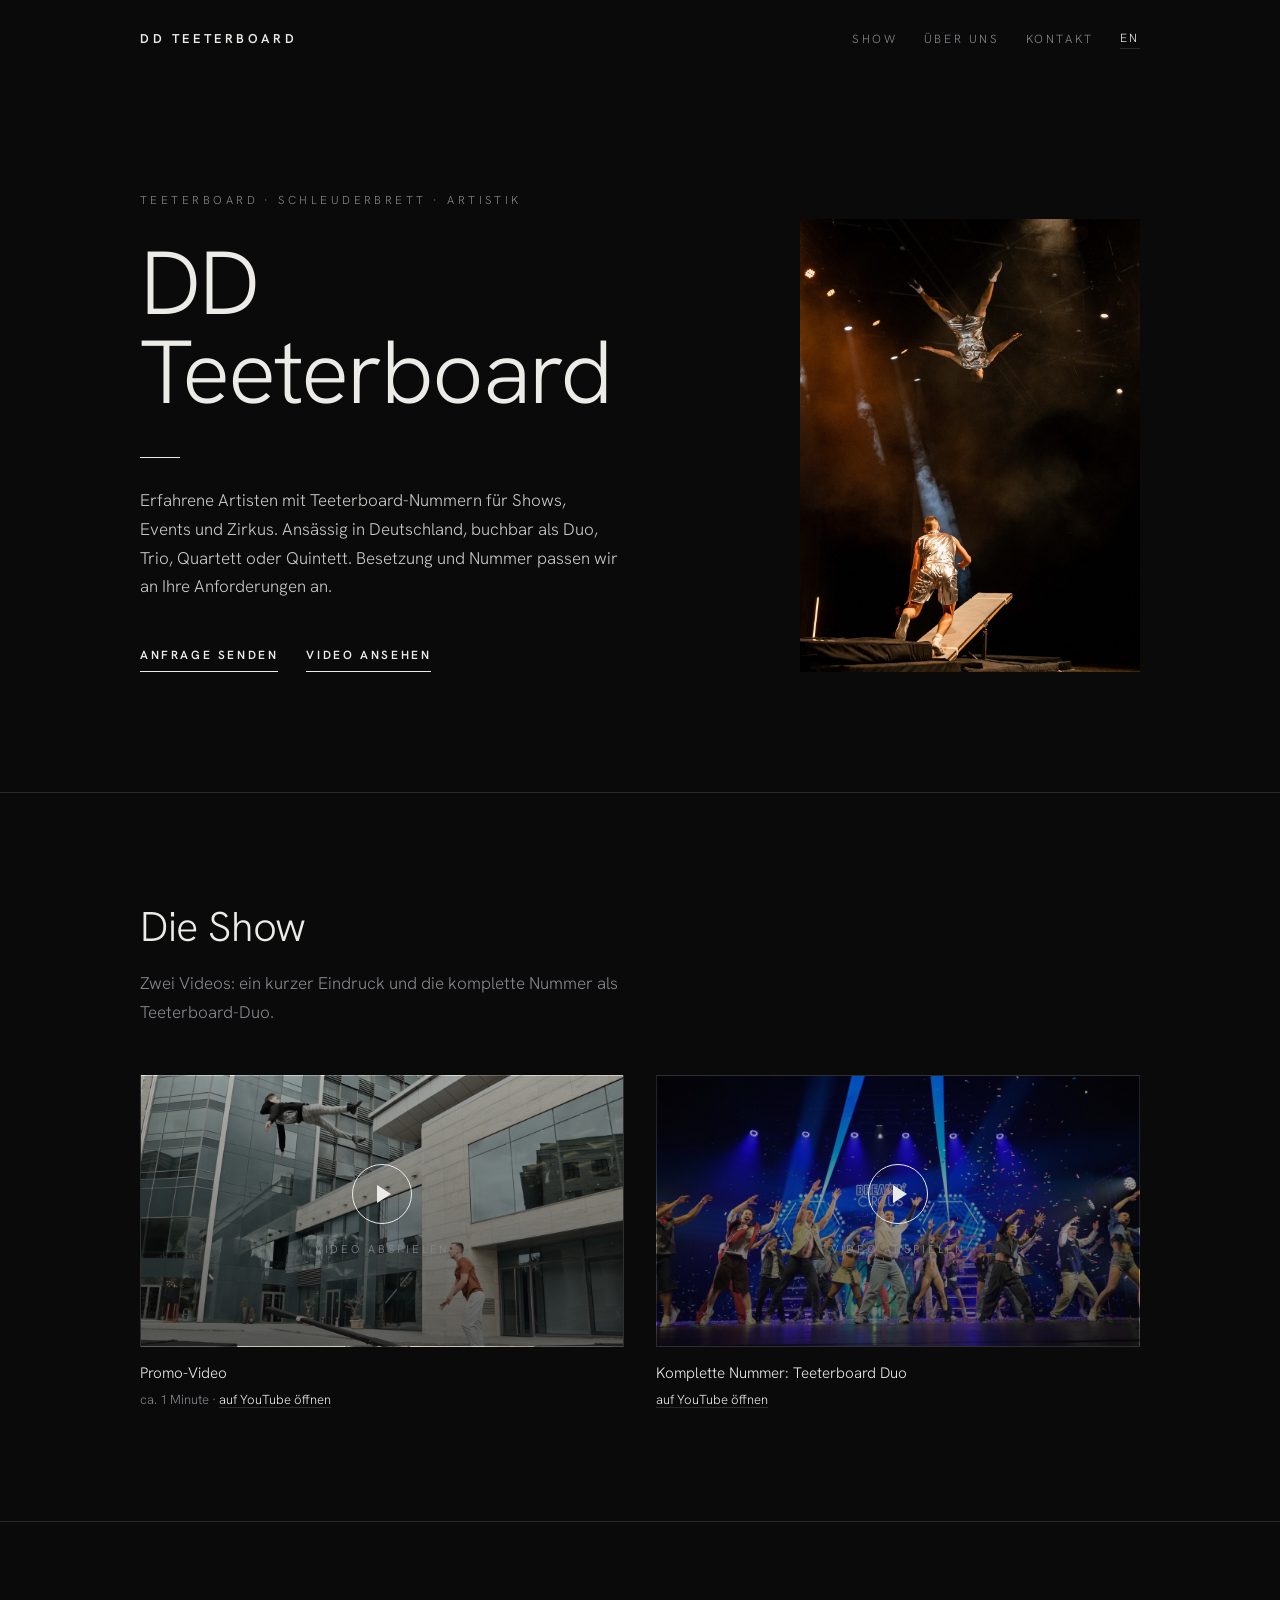
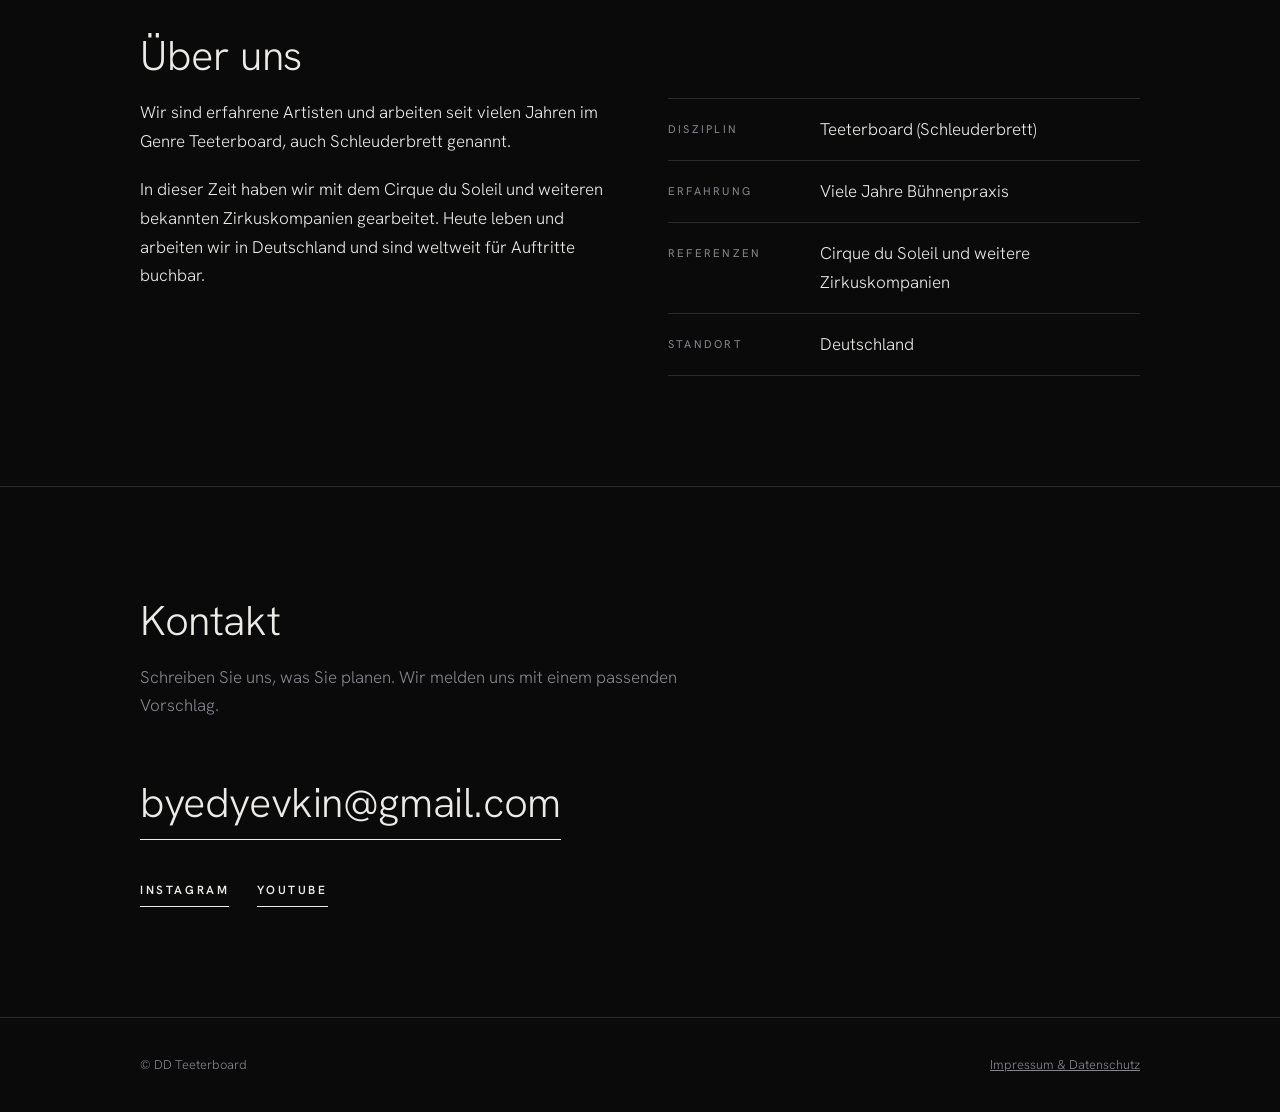
==== index.html @ 942f20d0 "Initial commit" ====
<!doctype html>
<html lang="de">
<head>
<meta charset="utf-8">
<meta name="viewport" content="width=device-width, initial-scale=1">
<title>DD Teeterboard – Schleuderbrett-Artisten aus Deutschland</title>
<meta name="description" content="DD Teeterboard: erfahrene Teeterboard- und Schleuderbrett-Artisten in Deutschland. Duo bis Quintett, Erfahrung mit Cirque du Soleil. Jetzt anfragen.">
<meta name="keywords" content="Teeterboard, Schleuderbrett, Artisten, Artistik, Akrobatik, Zirkus, Show, Deutschland, Cirque du Soleil, Duo">
<meta property="og:type" content="website">
<meta property="og:locale" content="de_DE">
<meta property="og:title" content="DD Teeterboard – Schleuderbrett-Artisten aus Deutschland">
<meta property="og:description" content="Teeterboard-Artistik als Duo, Trio, Quartett oder Quintett. Erfahrung mit Cirque du Soleil.">
<!-- TODO nach dem Hochladen: Domain eintragen und die beiden Zeilen aktivieren
<link rel="canonical" href="https://IHRE-DOMAIN.de/">
<link rel="alternate" hreflang="de" href="https://IHRE-DOMAIN.de/">
<link rel="alternate" hreflang="en" href="https://IHRE-DOMAIN.de/en.html">
-->
<link rel="preconnect" href="https://fonts.googleapis.com">
<link rel="preconnect" href="https://fonts.gstatic.com" crossorigin>
<link href="https://fonts.googleapis.com/css2?family=Hanken+Grotesk:wght@300;400;600&display=swap" rel="stylesheet">
<link rel="stylesheet" href="style.css">
<script type="application/ld+json">
{
  "@context": "https://schema.org",
  "@type": "PerformingGroup",
  "name": "DD Teeterboard",
  "description": "Teeterboard- und Schleuderbrett-Artisten mit Sitz in Deutschland, buchbar als Duo, Trio, Quartett oder Quintett.",
  "genre": "Teeterboard, Zirkusartistik",
  "email": "byedyevkin@gmail.com",
  "sameAs": ["https://www.instagram.com/dd_teeterboard/"]
}
</script>
</head>
<body>

<header class="top">
  <div class="wrap">
    <a class="brand" href="#">DD Teeterboard</a>
    <nav class="nav" aria-label="Hauptmenü">
      <a href="#show">Show</a>
      <a href="#ueber-uns">Über uns</a>
      <a href="#kontakt">Kontakt</a>
      <a class="lang" href="en.html" hreflang="en" lang="en">EN</a>
    </nav>
  </div>
</header>

<main>
  <div class="hero">
    <svg class="arc" viewBox="0 0 640 300" fill="none" aria-hidden="true">
      <path d="M20 280 C 160 -60, 480 -60, 620 280" stroke="#e0a93b" stroke-width="1.5" stroke-dasharray="3 9" stroke-linecap="round"/>
      <circle cx="320" cy="42" r="7" fill="#e0a93b"/>
      <path d="M0 292 H120" stroke="#f2eee6" stroke-width="3" stroke-linecap="round"/>
      <path d="M520 292 H640" stroke="#f2eee6" stroke-width="3" stroke-linecap="round"/>
    </svg>
    <div class="wrap">
      <div class="hero-copy">
        <p class="eyebrow">Teeterboard · Schleuderbrett · Artistik</p>
        <h1>DD Teeterboard</h1>
        <hr class="rule">
        <p class="lead">Erfahrene Artisten mit Teeterboard-Nummern für Shows, Events und Zirkus. Ansässig in Deutschland, buchbar als Duo, Trio, Quartett oder Quintett. Besetzung und Nummer passen wir an Ihre Anforderungen an.</p>
        <div class="cta">
          <a class="btn solid" href="#kontakt">Anfrage senden</a>
          <a class="btn ghost" href="#show">Video ansehen</a>
        </div>
      </div>
      <figure class="hero-photo">
        <img src="photo-flug.jpg" width="1100" height="1467" alt="Ein Artist fliegt kopfüber durch den Scheinwerferlichtkegel, ein zweiter läuft auf das Teeterboard zu">
      </figure>
    </div>
  </div>


  <section id="show">
    <div class="wrap">
      <h2>Die Show</h2>
      <p class="sub">Zwei Videos: ein kurzer Eindruck und die komplette Nummer als Teeterboard-Duo.</p>
      <div class="videos">
        <figure>
          <div class="video" style="background-image:url(cover-promo.jpg)" data-yt="3mitLsHRJtQ" data-title="DD Teeterboard Promo-Video">
            <button type="button"><span class="play"></span><span class="hint">Video abspielen</span></button>
          </div>
          <figcaption>Promo-Video <small>ca. 1 Minute · <a href="https://youtu.be/3mitLsHRJtQ" target="_blank" rel="noopener">auf YouTube öffnen</a></small></figcaption>
        </figure>
        <figure>
          <div class="video" style="background-image:url(cover-full.jpg)" data-yt="y8F2j3ErECQ" data-title="Komplette Teeterboard-Duo-Nummer">
            <button type="button"><span class="play"></span><span class="hint">Video abspielen</span></button>
          </div>
          <figcaption>Komplette Nummer: Teeterboard Duo <small><a href="https://youtu.be/y8F2j3ErECQ" target="_blank" rel="noopener">auf YouTube öffnen</a></small></figcaption>
        </figure>
      </div>
    </div>
  </section>

  <section id="ueber-uns" class="alt">
    <div class="wrap">
      <h2>Über uns</h2>
      <div class="cols">
        <div>
          <p>Wir sind erfahrene Artisten und arbeiten seit vielen Jahren im Genre Teeterboard, auch Schleuderbrett genannt.</p>
          <p>In dieser Zeit haben wir mit dem Cirque du Soleil und weiteren bekannten Zirkuskompanien gearbeitet. Heute leben und arbeiten wir in Deutschland und sind weltweit für Auftritte buchbar.</p>
        </div>
        <ul class="facts">
          <li><b>Disziplin</b><span>Teeterboard (Schleuderbrett)</span></li>
          <li><b>Erfahrung</b><span>Viele Jahre Bühnenpraxis</span></li>
          <li><b>Referenzen</b><span>Cirque du Soleil und weitere Zirkuskompanien</span></li>
          <li><b>Standort</b><span>Deutschland</span></li>
        </ul>
      </div>
    </div>
  </section>


  <section id="kontakt" class="alt contact">
    <div class="wrap">
      <h2>Kontakt</h2>
      <p class="sub">Schreiben Sie uns, was Sie planen. Wir melden uns mit einem passenden Vorschlag.</p>
      <a class="mail" href="mailto:byedyevkin@gmail.com">byedyevkin@gmail.com</a>
      <div class="links">
        <a class="btn ghost" href="https://www.instagram.com/dd_teeterboard/" target="_blank" rel="noopener">Instagram</a>
        <a class="btn ghost" href="https://youtu.be/3mitLsHRJtQ" target="_blank" rel="noopener">YouTube</a>
      </div>
    </div>
  </section>
</main>

<footer>
  <div class="wrap">
    <span>© DD Teeterboard</span>
    <span><a href="impressum.html">Impressum &amp; Datenschutz</a></span>
  </div>
</footer>

<script src="site.js"></script>
</body>
</html>
---- style.css ----
/* Layout: near-black page, one light sans, hairlines only. Text left, one photo right, generous empty space. No accent colour. */
:root {
  --bg: #0a0a0b;
  --bg-2: #101012;
  --fg: #ecebe8;
  --mute: #86868c;
  --line: rgba(236, 235, 232, 0.14);
  --brass: #ecebe8;
  --ink: #0a0a0b;
  --display: "Hanken Grotesk", "Helvetica Neue", Helvetica, Arial, sans-serif;
  --body: "Hanken Grotesk", "Helvetica Neue", Helvetica, Arial, sans-serif;
  color-scheme: dark;
}

* { box-sizing: border-box; }
html { scroll-behavior: smooth; }
@media (prefers-reduced-motion: reduce) { html { scroll-behavior: auto; } }

body {
  margin: 0;
  background: var(--bg);
  color: var(--fg);
  font-family: var(--body);
  font-weight: 300;
  font-size: 1.0625rem;
  line-height: 1.7;
}

a { color: inherit; }
a:focus-visible, button:focus-visible { outline: 1px solid var(--fg); outline-offset: 4px; }

.wrap {
  max-width: 1040px;
  margin-inline: auto;
  padding-inline: max(20px, env(safe-area-inset-left, 0px));
}

/* header */
.top { position: absolute; inset: 0 0 auto 0; z-index: 5; }
.top .wrap { display: flex; flex-wrap: wrap; align-items: center; justify-content: space-between; gap: 10px 28px; padding-block: 28px; }
.brand { font-weight: 600; font-size: 0.8rem; letter-spacing: 0.28em; text-transform: uppercase; text-decoration: none; }
.nav { display: flex; flex-wrap: wrap; align-items: center; gap: 6px 26px; }
.nav a { text-decoration: none; font-size: 0.74rem; letter-spacing: 0.22em; text-transform: uppercase; color: var(--mute); }
.nav a:hover { color: var(--fg); }
.nav .lang { color: var(--fg); border: 0; padding: 0; border-bottom: 1px solid var(--line); }

/* hero */
.hero { position: relative; padding-block: 190px 120px; }
.arc { display: none; }
.hero .wrap { display: grid; grid-template-columns: minmax(0, 1fr) minmax(0, 340px); align-items: end; gap: 56px 80px; }
.hero-copy { min-width: 0; }
.eyebrow { margin: 0 0 28px; font-size: 0.72rem; letter-spacing: 0.3em; text-transform: uppercase; color: var(--mute); }
h1 {
  margin: 0;
  font-weight: 300;
  font-size: clamp(2.8rem, 7vw, 5.6rem);
  line-height: 1;
  letter-spacing: -0.02em;
  overflow-wrap: anywhere;
}
.rule { width: 40px; height: 1px; margin: 40px 0 28px; background: var(--fg); border: 0; }
.lead { max-width: 30rem; margin: 0; color: #c9c8c4; }
.cta { display: flex; flex-wrap: wrap; gap: 28px; margin-top: 44px; }
.btn { display: inline-block; padding: 0 0 6px; font-size: 0.74rem; font-weight: 600; letter-spacing: 0.22em; text-transform: uppercase; text-decoration: none; border-bottom: 1px solid var(--fg); }
.btn:hover { color: var(--mute); border-color: var(--mute); }
.btn.solid { background: none; color: var(--fg); }

.hero-photo { margin: 0; min-width: 0; width: 100%; }
.hero-photo img { display: block; width: 100%; height: auto; aspect-ratio: 3 / 4; object-fit: cover; object-position: 50% 30%; }

/* sections */
section { padding-block: 110px; border-top: 1px solid var(--line); }
section.alt { background: none; }
h2 { margin: 0 0 18px; font-weight: 300; font-size: clamp(1.8rem, 4vw, 2.6rem); line-height: 1.15; letter-spacing: -0.01em; text-wrap: balance; }
.sub { margin: 0 0 48px; max-width: 36rem; color: var(--mute); }

/* videos */
.videos { display: grid; grid-template-columns: repeat(auto-fit, minmax(min(100%, 420px), 1fr)); gap: 40px 32px; }
.videos figure { margin: 0; min-width: 0; }
.video { position: relative; width: 100%; aspect-ratio: 16 / 9; max-width: 100%; background: var(--bg-2) center / cover no-repeat; border: 1px solid var(--line); }
.video button { position: absolute; inset: 0; display: flex; flex-direction: column; align-items: center; justify-content: center; gap: 16px; width: 100%; background: linear-gradient(rgba(10,10,11,0.28), rgba(10,10,11,0.6)); border: 0; color: var(--fg); font: inherit; cursor: pointer; }
.video button:hover { background: linear-gradient(rgba(10,10,11,0.12), rgba(10,10,11,0.45)); }
.video .play { width: 60px; height: 60px; border-radius: 50%; border: 1px solid var(--fg); display: grid; place-items: center; }
.video .play::before { content: ""; margin-left: 4px; border-left: 14px solid var(--fg); border-top: 9px solid transparent; border-bottom: 9px solid transparent; }
.video button:hover .play { background: rgba(236,235,232,0.1); }
.video .hint { font-size: 0.7rem; letter-spacing: 0.26em; text-transform: uppercase; color: var(--mute); }
.video iframe { position: absolute; inset: 0; width: 100%; height: 100%; border: 0; }
figcaption { margin-top: 14px; font-size: 0.95rem; }
figcaption small { display: block; color: var(--mute); font-size: 0.82rem; margin-top: 2px; }
figcaption a { color: var(--fg); text-decoration-color: var(--line); text-underline-offset: 3px; }

/* about */
.cols { display: grid; grid-template-columns: repeat(auto-fit, minmax(min(100%, 320px), 1fr)); gap: 56px; }
.cols > * { min-width: 0; }
.cols p { margin: 0 0 1.1em; }
.facts { list-style: none; margin: 0; padding: 0; }
.facts li { display: flex; flex-wrap: wrap; gap: 4px 16px; padding: 16px 0; border-bottom: 1px solid var(--line); }
.facts li:first-child { border-top: 1px solid var(--line); }
.facts b { flex: 0 0 8.5rem; font-weight: 400; letter-spacing: 0.2em; text-transform: uppercase; font-size: 0.7rem; color: var(--mute); padding-top: 5px; }
.facts span { flex: 1 1 12rem; min-width: 0; }

/* contact */
.contact a.mail { display: inline-block; font-weight: 300; font-size: clamp(1.5rem, 5.4vw, 2.6rem); letter-spacing: -0.01em; text-decoration: none; border-bottom: 1px solid var(--fg); overflow-wrap: anywhere; }
.contact .links { display: flex; flex-wrap: wrap; gap: 28px; margin-top: 40px; }

footer { padding-block: 36px; border-top: 1px solid var(--line); font-size: 0.8rem; color: var(--mute); }
footer .wrap { display: flex; flex-wrap: wrap; justify-content: space-between; gap: 8px 24px; }
footer a { color: var(--mute); }

@media (max-width: 820px) {
  .hero { padding-block: 150px 80px; }
  .hero .wrap { grid-template-columns: minmax(0, 1fr); }
  .hero-photo { max-width: 320px; }
  section { padding-block: 80px; }
}
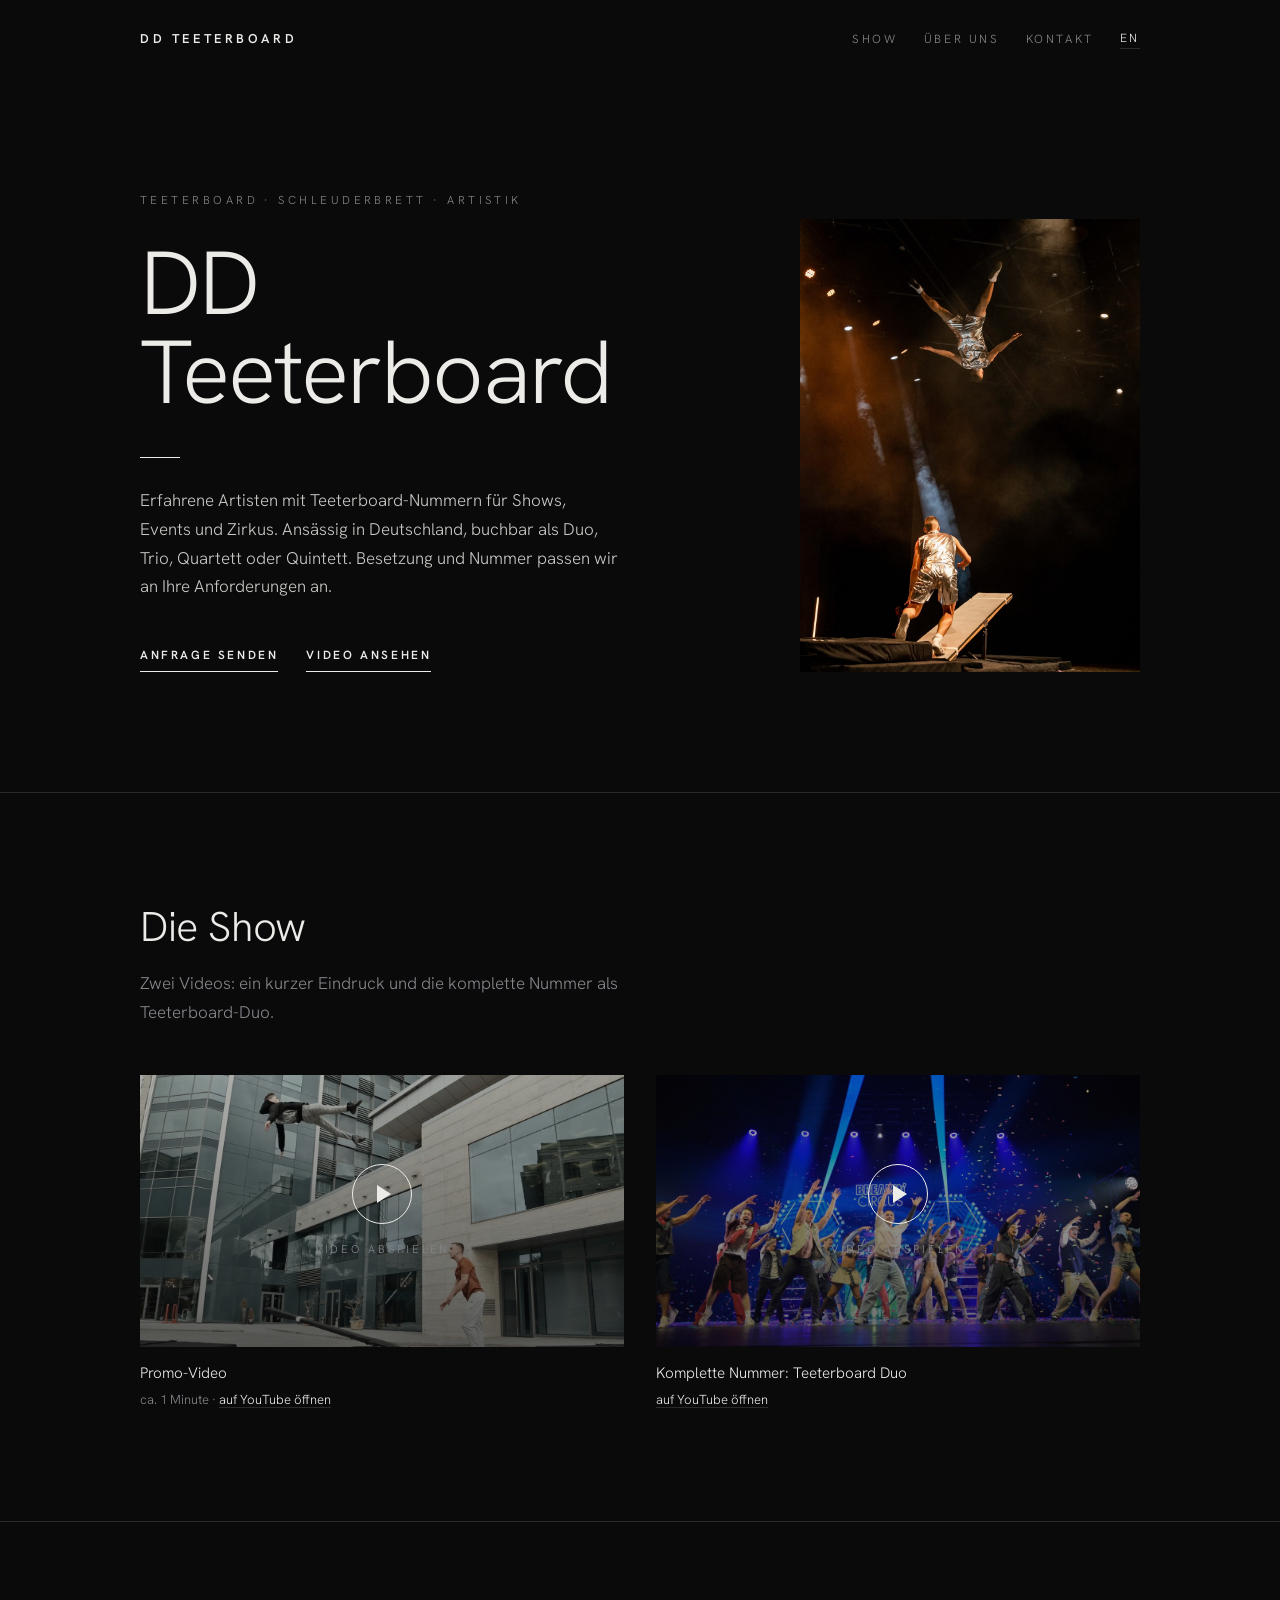
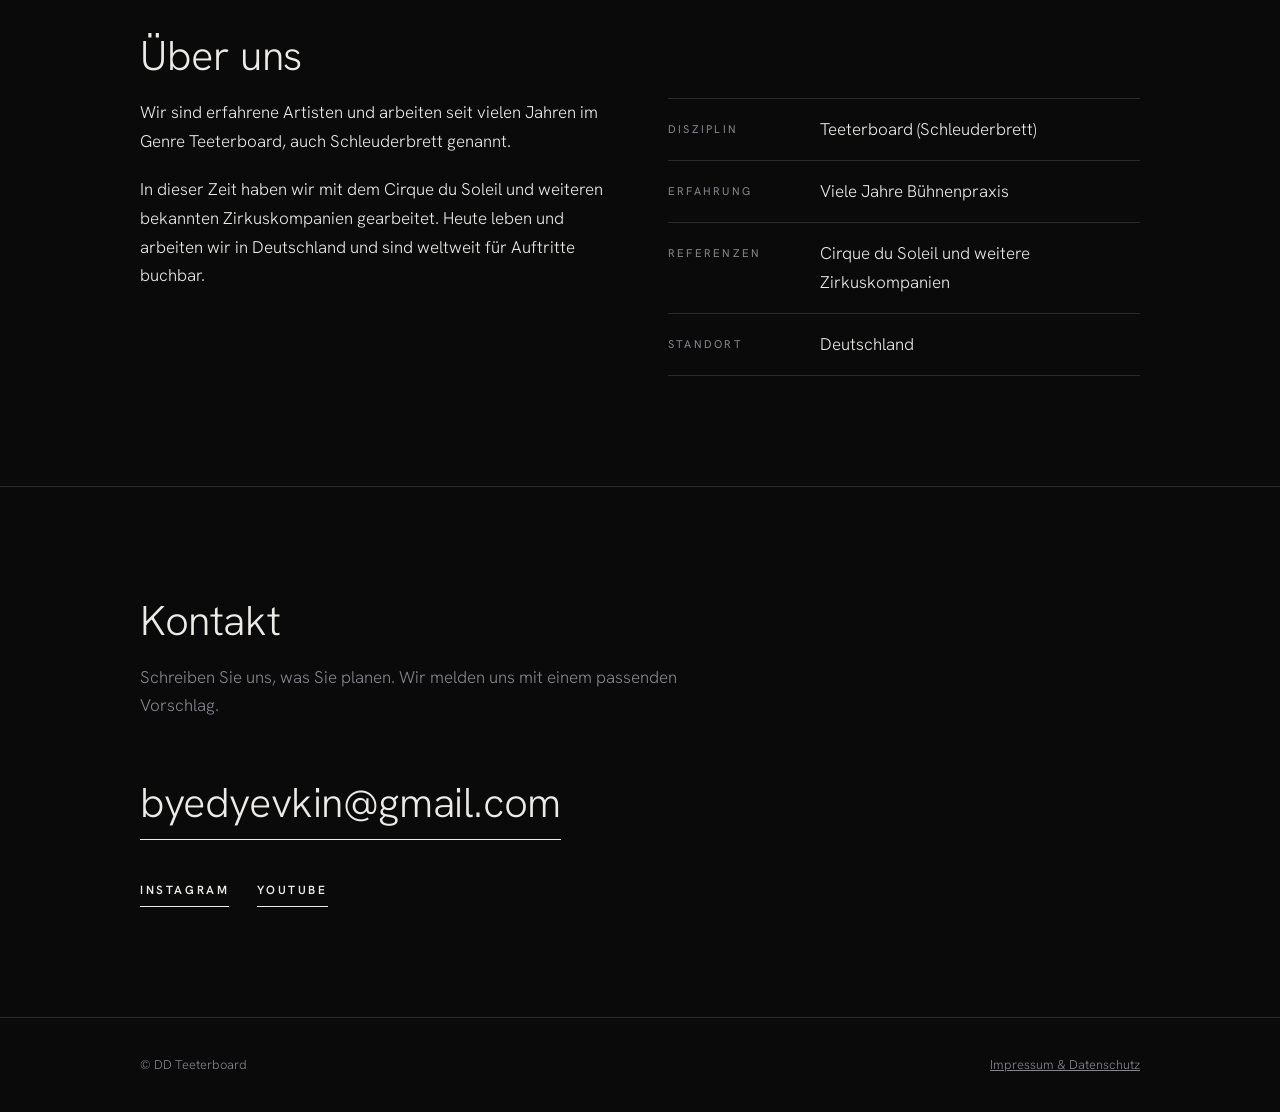
==== commit 5702d2dd: "Update domain links in index.html Updated canonical and alternate links for the website." ====
--- a/index.html
+++ b/index.html
@@ -11,9 +11,9 @@
 <meta property="og:title" content="DD Teeterboard – Schleuderbrett-Artisten aus Deutschland">
 <meta property="og:description" content="Teeterboard-Artistik als Duo, Trio, Quartett oder Quintett. Erfahrung mit Cirque du Soleil.">
 <!-- TODO nach dem Hochladen: Domain eintragen und die beiden Zeilen aktivieren
-<link rel="canonical" href="https://IHRE-DOMAIN.de/">
-<link rel="alternate" hreflang="de" href="https://IHRE-DOMAIN.de/">
-<link rel="alternate" hreflang="en" href="https://IHRE-DOMAIN.de/en.html">
+<link rel="canonical" href="https://dd-teeterboard.de/">
+<link rel="alternate" hreflang="de" href="https://dd-teeterboard.de/">
+<link rel="alternate" hreflang="en" href="https://dd-teeterboard.de/en.html">
 -->
 <link rel="preconnect" href="https://fonts.googleapis.com">
 <link rel="preconnect" href="https://fonts.gstatic.com" crossorigin>
--- a/style.css
+++ b/style.css
@@ -77,14 +77,14 @@
 /* videos */
 .videos { display: grid; grid-template-columns: repeat(auto-fit, minmax(min(100%, 420px), 1fr)); gap: 40px 32px; }
 .videos figure { margin: 0; min-width: 0; }
-.video { position: relative; width: 100%; aspect-ratio: 16 / 9; max-width: 100%; background: var(--bg-2) center / cover no-repeat; border: 1px solid var(--line); }
+.video { position: relative; width: 100%; aspect-ratio: 16 / 9; max-width: 100%; background: var(--bg-2) center / cover no-repeat; border: none; }
 .video button { position: absolute; inset: 0; display: flex; flex-direction: column; align-items: center; justify-content: center; gap: 16px; width: 100%; background: linear-gradient(rgba(10,10,11,0.28), rgba(10,10,11,0.6)); border: 0; color: var(--fg); font: inherit; cursor: pointer; }
 .video button:hover { background: linear-gradient(rgba(10,10,11,0.12), rgba(10,10,11,0.45)); }
 .video .play { width: 60px; height: 60px; border-radius: 50%; border: 1px solid var(--fg); display: grid; place-items: center; }
 .video .play::before { content: ""; margin-left: 4px; border-left: 14px solid var(--fg); border-top: 9px solid transparent; border-bottom: 9px solid transparent; }
 .video button:hover .play { background: rgba(236,235,232,0.1); }
 .video .hint { font-size: 0.7rem; letter-spacing: 0.26em; text-transform: uppercase; color: var(--mute); }
-.video iframe { position: absolute; inset: 0; width: 100%; height: 100%; border: 0; }
+.video iframe { position: absolute; inset: 0; width: 100%; height: 100%; border: none !importante; }
 figcaption { margin-top: 14px; font-size: 0.95rem; }
 figcaption small { display: block; color: var(--mute); font-size: 0.82rem; margin-top: 2px; }
 figcaption a { color: var(--fg); text-decoration-color: var(--line); text-underline-offset: 3px; }
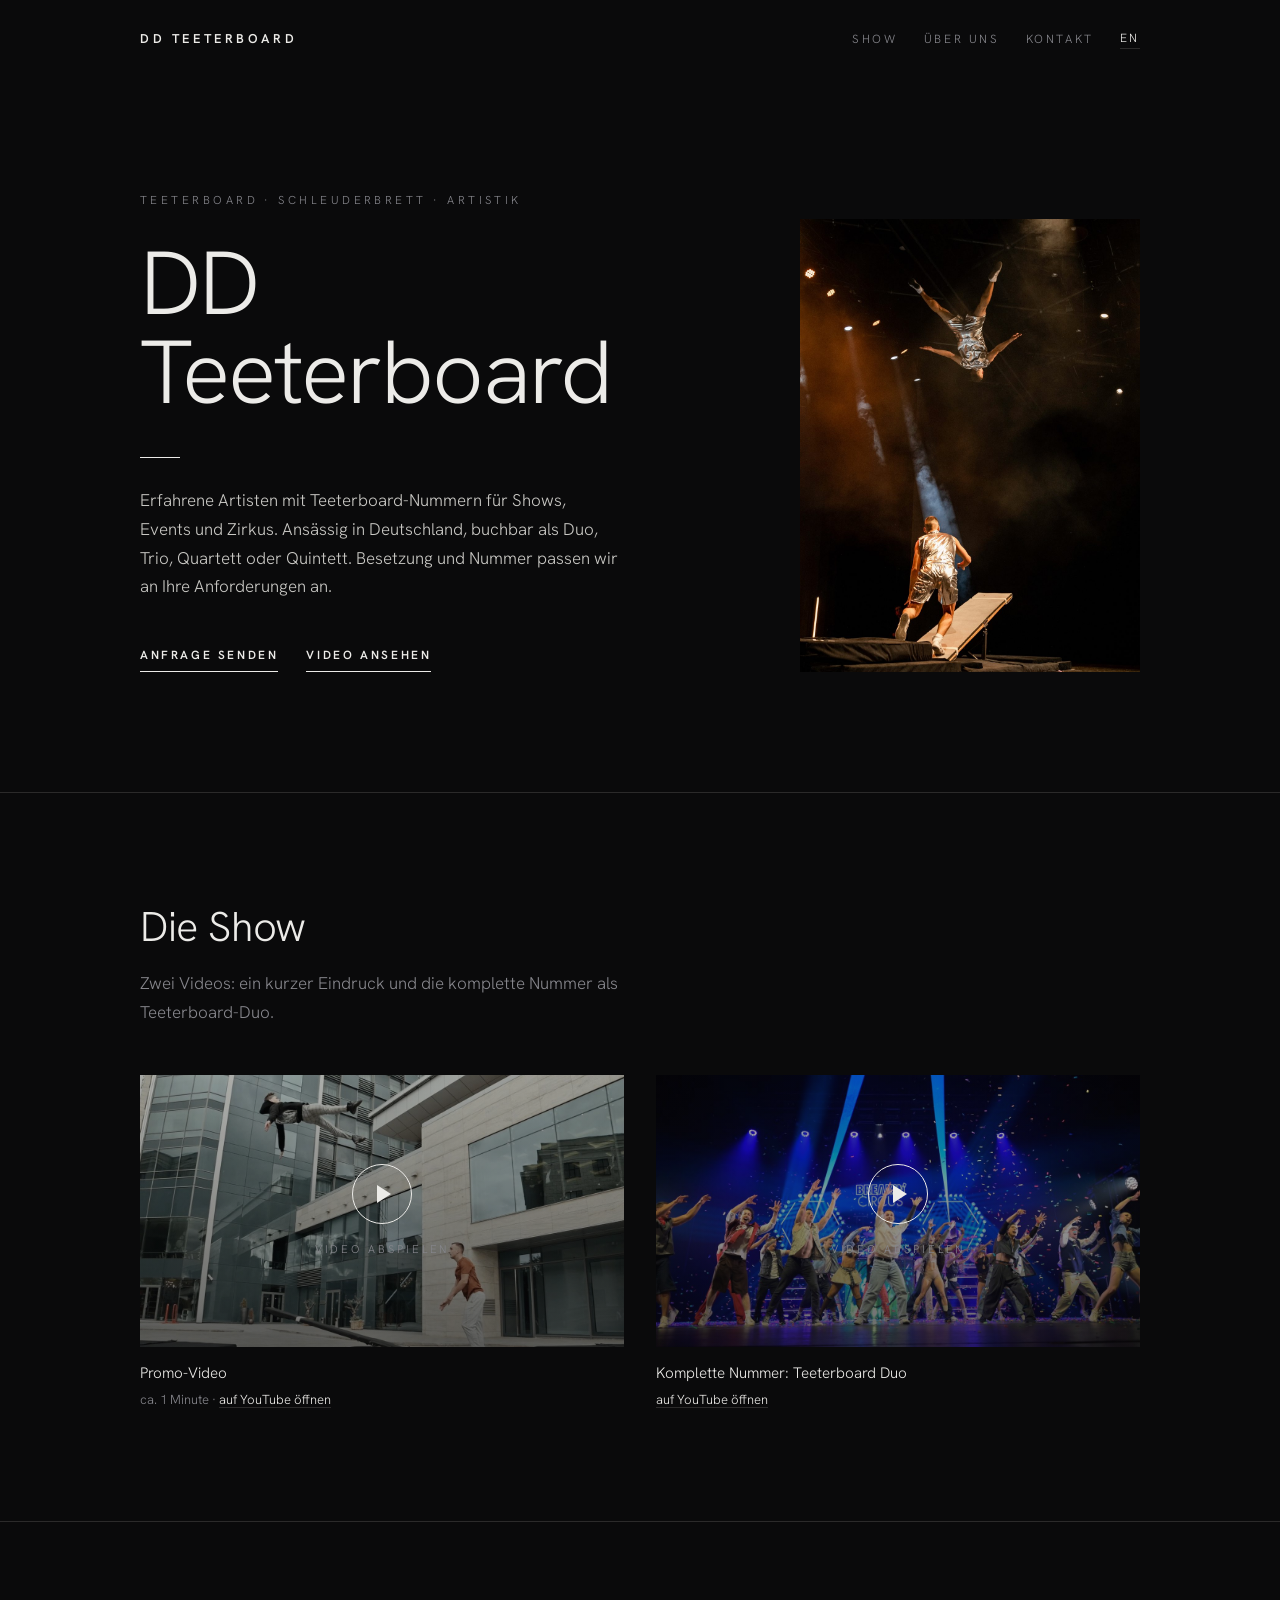
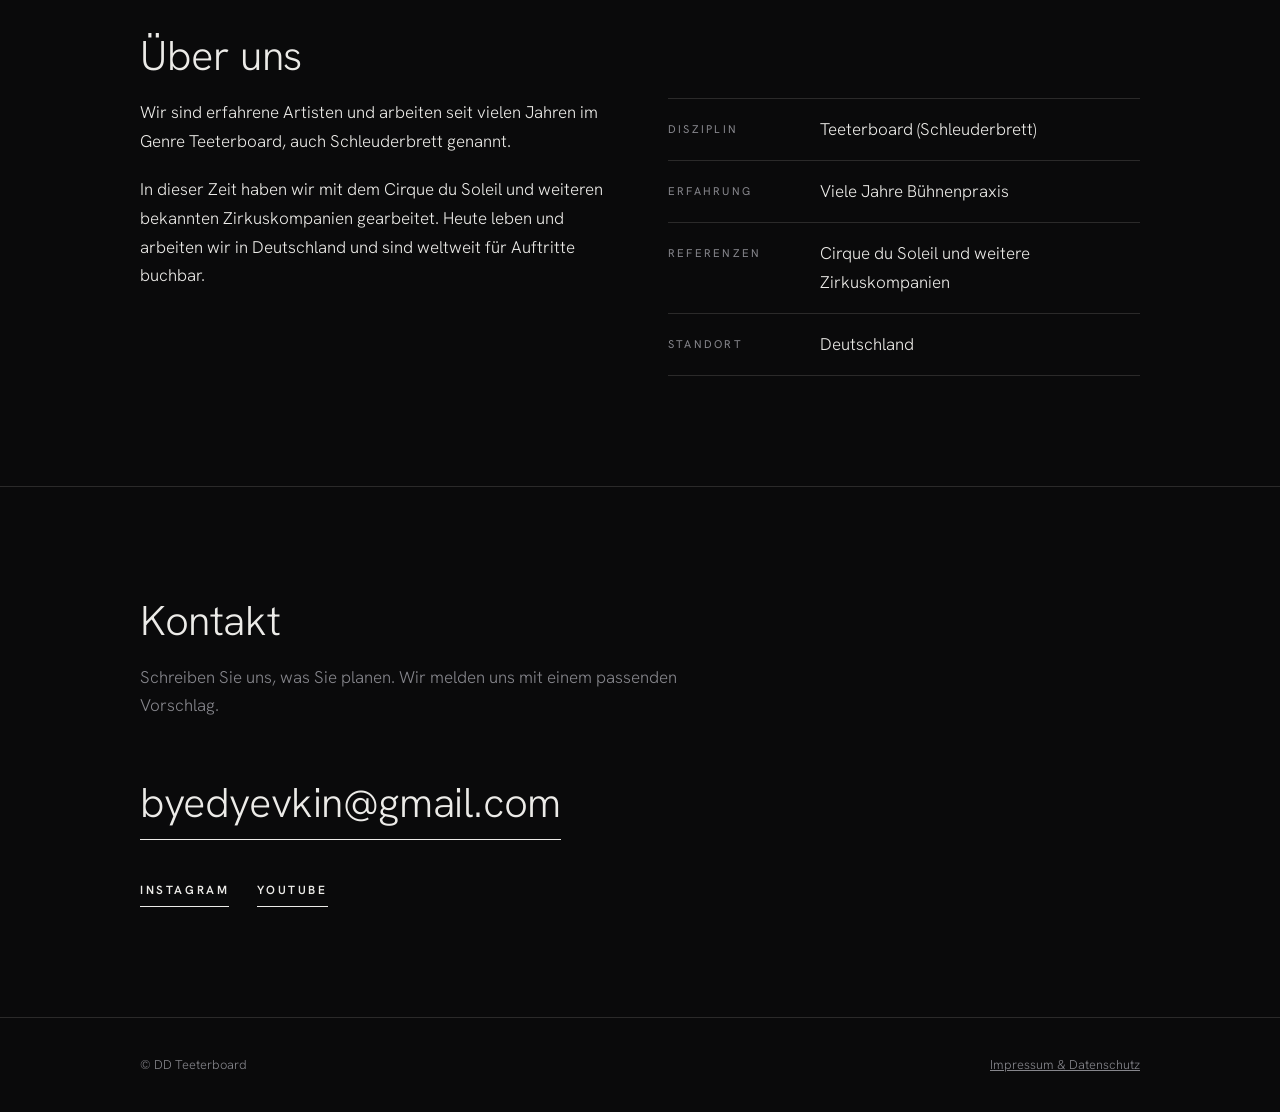
==== commit 869b7c62: "Remove preconnect links for Google Fonts Removed preconnect links for Google Fonts." ====
--- a/index.html
+++ b/index.html
@@ -15,9 +15,6 @@
 <link rel="alternate" hreflang="de" href="https://dd-teeterboard.de/">
 <link rel="alternate" hreflang="en" href="https://dd-teeterboard.de/en.html">
 -->
-<link rel="preconnect" href="https://fonts.googleapis.com">
-<link rel="preconnect" href="https://fonts.gstatic.com" crossorigin>
-<link href="https://fonts.googleapis.com/css2?family=Hanken+Grotesk:wght@300;400;600&display=swap" rel="stylesheet">
 <link rel="stylesheet" href="style.css">
 <script type="application/ld+json">
 {
--- a/style.css
+++ b/style.css
@@ -1,4 +1,26 @@
-/* Layout: near-black page, one light sans, hairlines only. Text left, one photo right, generous empty space. No accent colour. */
+@font-face {
+  font-family: "Hanken Grotesk";
+  font-style: normal;
+  font-weight: 300;
+  font-display: swap;
+  src: url("hanken-grotesk-v12-latin-300.woff2") format("woff2");
+}
+
+@font-face {
+  font-family: "Hanken Grotesk";
+  font-style: normal;
+  font-weight: 400;
+  font-display: swap;
+  src: url("hanken-grotesk-v12-latin-regular.woff2") format("woff2");
+}
+
+@font-face {
+  font-family: "Hanken Grotesk";
+  font-style: normal;
+  font-weight: 600;
+  font-display: swap;
+  src: url("hanken-grotesk-v12-latin-600.woff2") format("woff2");
+}/* Layout: near-black page, one light sans, hairlines only. Text left, one photo right, generous empty space. No accent colour. */
 :root {
   --bg: #0a0a0b;
   --bg-2: #101012;
